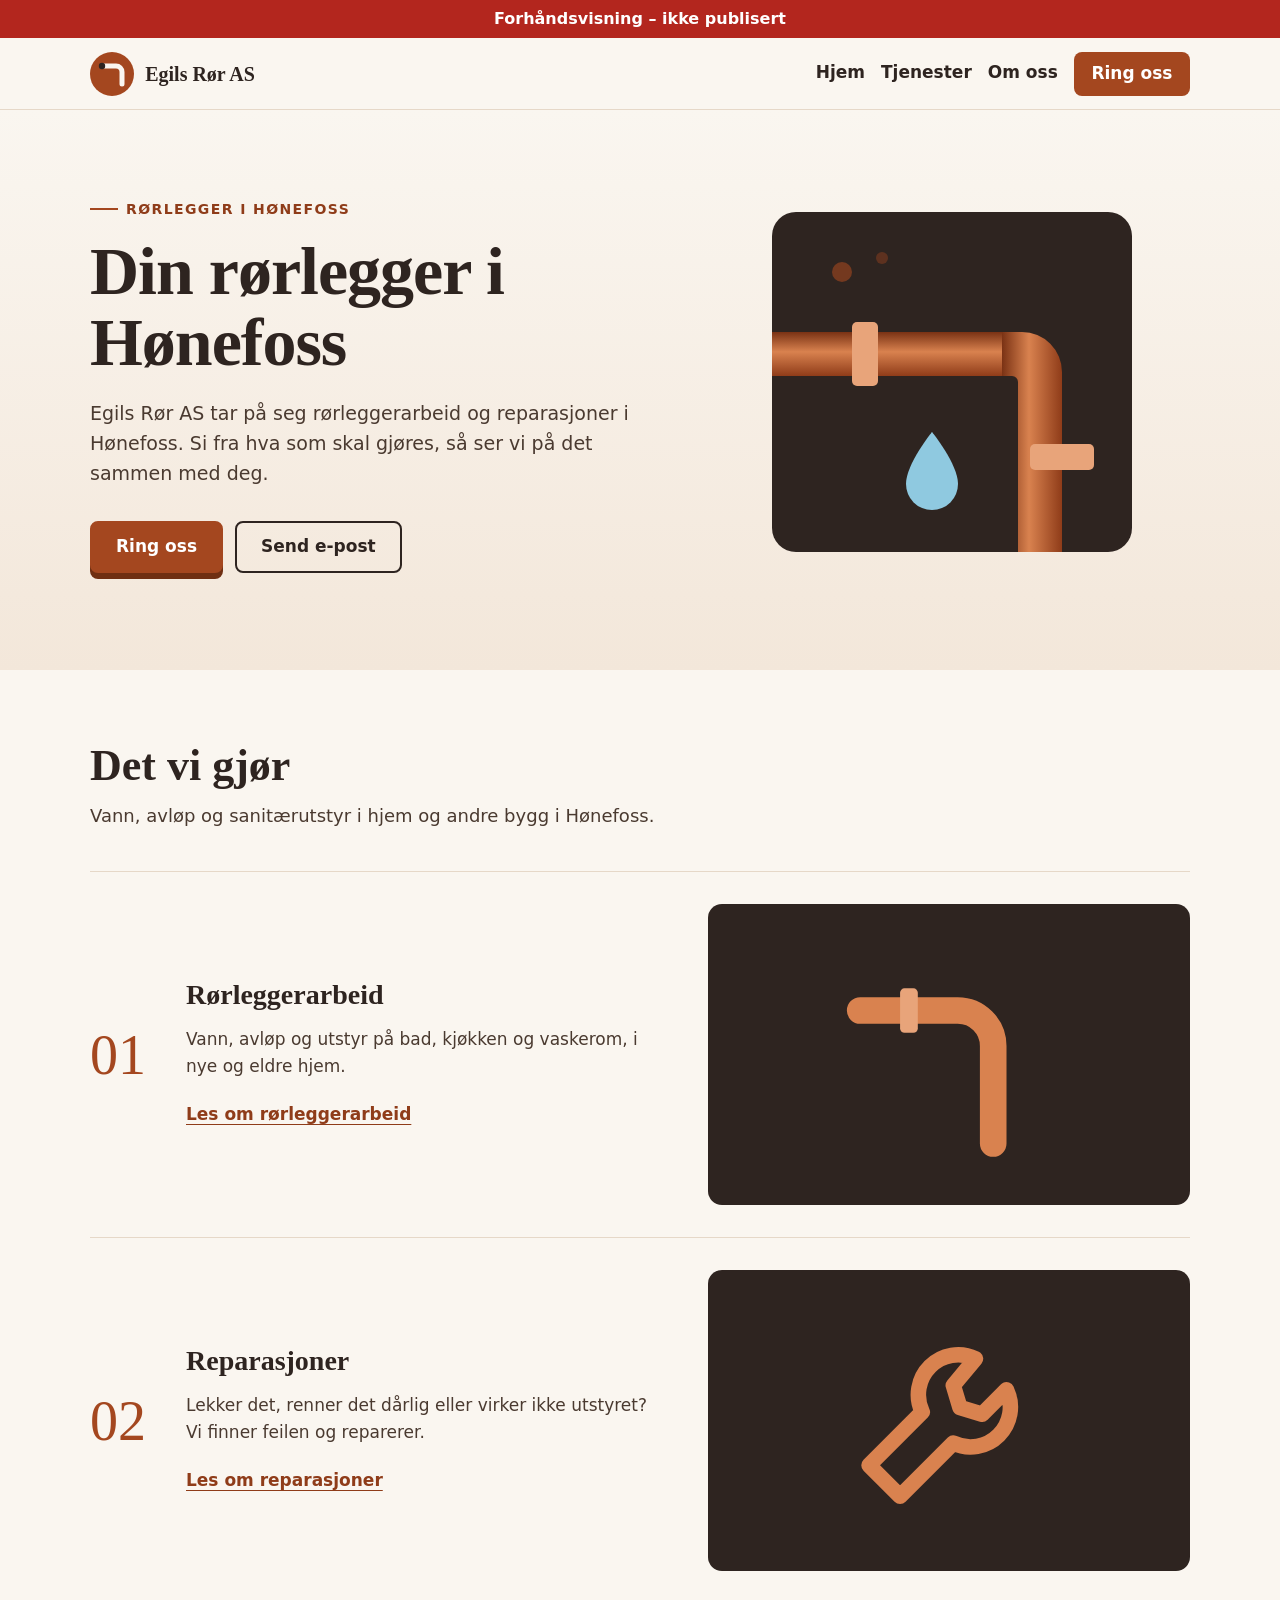
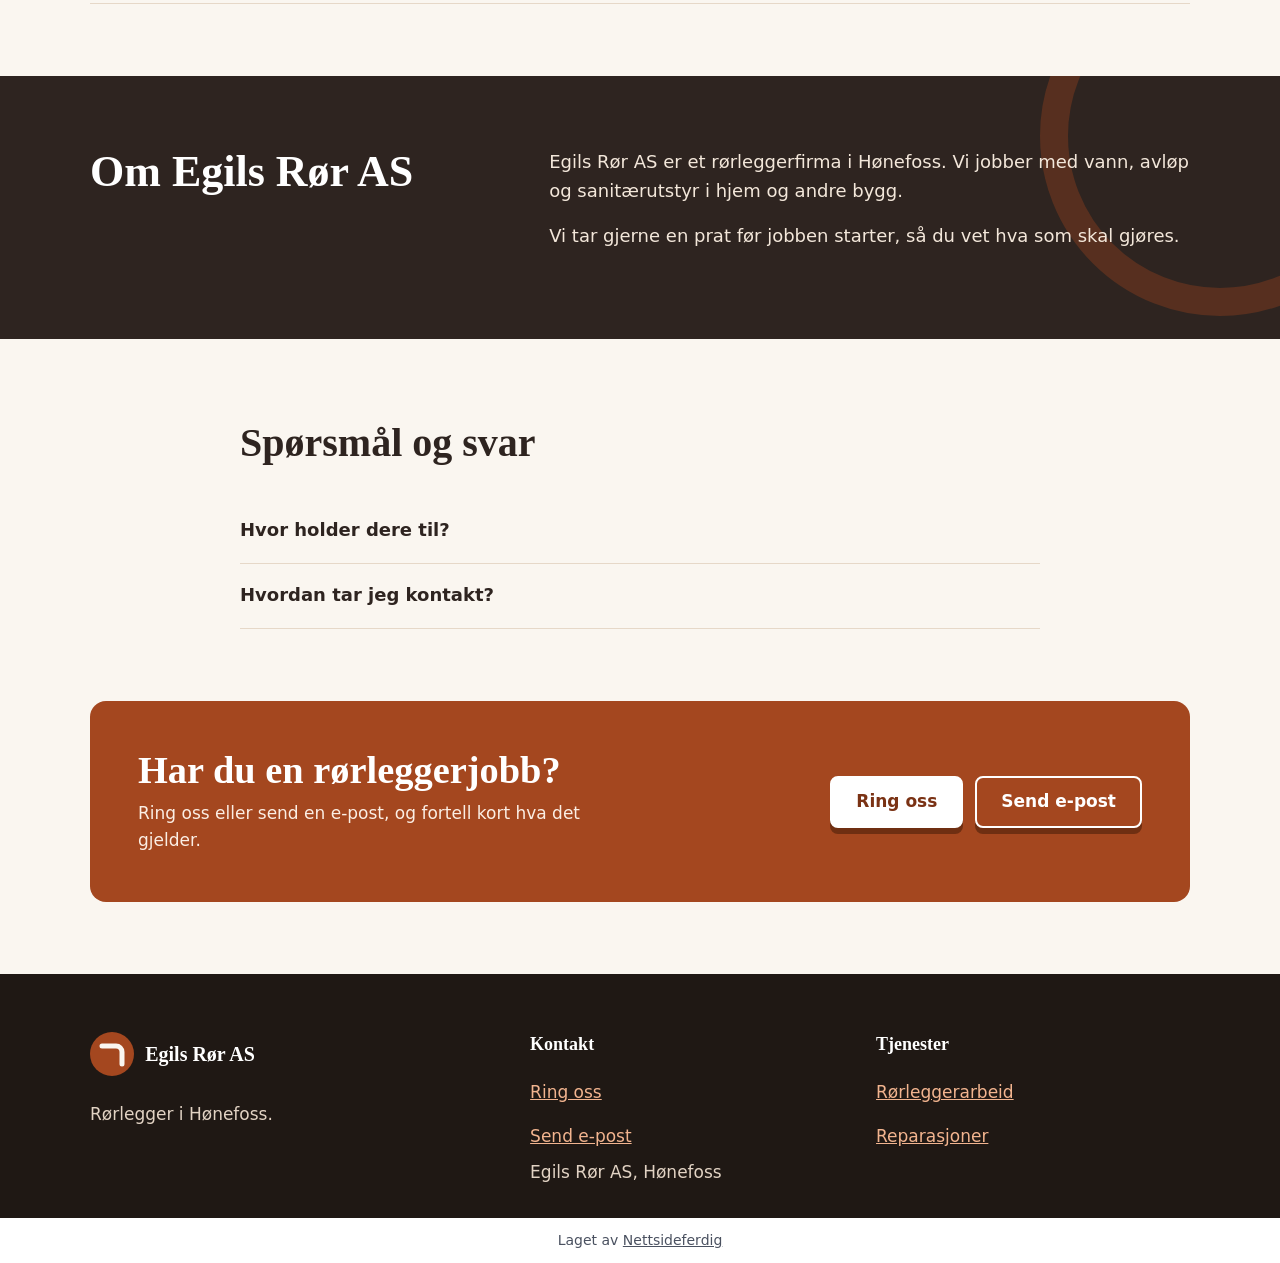
==== index.html @ db8e678f "Forhåndsvisning" ====
<!doctype html>
<html lang="nb">
<head>
<meta charset="utf-8">
<meta name="viewport" content="width=device-width, initial-scale=1">
<title>Rørlegger i Hønefoss | Egils Rør AS</title>
<meta name="description" content="Egils Rør AS er rørlegger i Hønefoss. Vi tar rørleggerarbeid og reparasjoner i hjem og andre bygg. Ring eller send oss en e-post.">
<link rel="canonical" href="https://andersmathisen7-design.github.io/side-egils-ror-as-a246fb6f/">
<meta property="og:type" content="website">
<meta property="og:locale" content="nb_NO">
<meta property="og:site_name" content="Egils Rør AS">
<meta property="og:title" content="Rørlegger i Hønefoss | Egils Rør AS">
<meta property="og:description" content="Egils Rør AS er rørlegger i Hønefoss. Vi tar rørleggerarbeid og reparasjoner i hjem og andre bygg. Ring eller send oss en e-post.">
<meta property="og:url" content="https://andersmathisen7-design.github.io/side-egils-ror-as-a246fb6f/">
<meta http-equiv="Content-Security-Policy" content="default-src 'none'; style-src 'self'; img-src 'self'; manifest-src 'self'; worker-src 'self'; script-src 'self'">
<link rel="stylesheet" href="./style.css">
<meta name="theme-color" content="#a4471f">
<link rel="manifest" href="./manifest.webmanifest">
<link rel="icon" href="./icon.svg" type="image/svg+xml">
<script src="./pwa.js" defer></script>
<meta name="robots" content="noindex,nofollow">
<script type="application/ld+json">{"@context":"https://schema.org","@type":"Plumber","name":"Egils Rør AS","description":"Egils Rør AS er rørlegger i Hønefoss. Vi tar rørleggerarbeid og reparasjoner i hjem og andre bygg. Ring eller send oss en e-post.","email":"post@egilsror.no","areaServed":"Hønefoss","url":"https://andersmathisen7-design.github.io/side-egils-ror-as-a246fb6f","telephone":"977 51 816"}</script>
</head>
<body>
<div class="forhandsstripe">Forhåndsvisning – ikke publisert</div>
<header class="topp"><div class="wrap"><a class="merke" href="./"><svg viewBox="0 0 44 44" aria-hidden="true"><circle cx="22" cy="22" r="22" fill="#a4471f"/><path d="M12 14h14a6 6 0 0 1 6 6v12" fill="none" stroke="#faf6f0" stroke-width="5" stroke-linecap="round"/><circle cx="12" cy="14" r="3.2" fill="#2e2420"/></svg><span>Egils Rør AS</span></a><nav class="meny" aria-label="Hovedmeny"><ul><li><a href="./">Hjem</a></li><li><a href="./#tjenester">Tjenester</a></li><li><a href="./#om">Om oss</a></li><li><a class="ring" href="tel:97751816">Ring oss</a></li></ul></nav></div></header>
<main>
<section class="hero"><div class="wrap"><div><p class="stedmerke">Rørlegger i Hønefoss</p><h1>Din rørlegger i Hønefoss</h1><p class="ingress">Egils Rør AS tar på seg rørleggerarbeid og reparasjoner i Hønefoss. Si fra hva som skal gjøres, så ser vi på det sammen med deg.</p><div class="knapper"><a class="knapp" href="tel:97751816">Ring oss</a><a class="knapp lys" href="mailto:post@egilsror.no">Send e-post</a></div></div><div class="hero-kunst"><svg viewBox="0 0 440 400" aria-hidden="true"><defs><linearGradient id="kobber" x1="0" y1="0" x2="1" y2="0"><stop offset="0" stop-color="#7a3214"/><stop offset=".45" stop-color="#d9824f"/><stop offset="1" stop-color="#8f3c19"/></linearGradient><linearGradient id="kobber2" x1="0" y1="0" x2="0" y2="1"><stop offset="0" stop-color="#7a3214"/><stop offset=".45" stop-color="#d9824f"/><stop offset="1" stop-color="#8f3c19"/></linearGradient></defs><rect x="40" y="30" width="360" height="340" rx="24" fill="#2e2420"/><rect x="40" y="150" width="230" height="44" fill="url(#kobber2)"/><path d="M270 150h20a40 40 0 0 1 40 40v180h-44V200a6 6 0 0 0-6-6h-10z" fill="url(#kobber)"/><rect x="120" y="140" width="26" height="64" rx="5" fill="#e8a47a"/><rect x="298" y="262" width="64" height="26" rx="5" fill="#e8a47a"/><circle cx="110" cy="90" r="10" fill="#a4471f" opacity=".6"/><circle cx="150" cy="76" r="6" fill="#a4471f" opacity=".4"/><path d="M200 250c0 0-26 32-26 52a26 26 0 0 0 52 0c0-20-26-52-26-52z" fill="#8fc9e0"/></svg></div></div></section><section class="tjenester" id="tjenester"><div class="wrap"><div class="overskrift-rad"><h2>Det vi gjør</h2><p>Vann, avløp og sanitærutstyr i hjem og andre bygg i Hønefoss.</p></div><article class="rad"><span class="nummer" aria-hidden="true">01</span><div><h3>Rørleggerarbeid</h3><p>Vann, avløp og utstyr på bad, kjøkken og vaskerom, i nye og eldre hjem.</p><a class="lenke" href="./tjenester/rorleggerarbeid/">Les om rørleggerarbeid</a></div><div class="panel" aria-hidden="true"><svg viewBox="0 0 100 100"><path d="M10 30h44a16 16 0 0 1 16 16v44" fill="none" stroke="#d9824f" stroke-width="12" stroke-linecap="round"/><rect x="28" y="20" width="8" height="20" rx="2" fill="#e8a47a"/></svg></div></article><article class="rad"><span class="nummer" aria-hidden="true">02</span><div><h3>Reparasjoner</h3><p>Lekker det, renner det dårlig eller virker ikke utstyret? Vi finner feilen og reparerer.</p><a class="lenke" href="./tjenester/reparasjoner/">Les om reparasjoner</a></div><div class="panel" aria-hidden="true"><svg viewBox="0 0 100 100"><path d="M62 22a18 18 0 0 0-24 24L14 70l14 14 24-24a18 18 0 0 0 24-24l-11 11-10-3-3-10z" fill="none" stroke="#d9824f" stroke-width="7" stroke-linejoin="round"/></svg></div></article></div></section><section class="om" id="om"><div class="wrap"><h2>Om Egils Rør AS</h2><div><p>Egils Rør AS er et rørleggerfirma i Hønefoss. Vi jobber med vann, avløp og sanitærutstyr i hjem og andre bygg.</p><p>Vi tar gjerne en prat før jobben starter, så du vet hva som skal gjøres.</p></div></div></section><section class="faq"><div class="wrap"><h2>Spørsmål og svar</h2><details><summary>Hvor holder dere til?</summary><p>Vi holder til i Hønefoss.</p></details><details><summary>Hvordan tar jeg kontakt?</summary><p>Ring oss eller send en e-post, og skriv kort hva jobben gjelder.</p></details></div></section><section class="kontaktband" id="ta-kontakt"><div class="wrap"><div class="boks"><div><h2>Har du en rørleggerjobb?</h2><p>Ring oss eller send en e-post, og fortell kort hva det gjelder.</p></div><div class="knapper"><a class="knapp" href="tel:97751816">Ring oss</a><a class="knapp lys" href="mailto:post@egilsror.no">Send e-post</a></div></div></div></section>
</main>
<footer class="bunn" id="kontakt"><div class="wrap"><div><a class="merke" href="./"><svg viewBox="0 0 44 44" aria-hidden="true"><circle cx="22" cy="22" r="22" fill="#a4471f"/><path d="M12 14h14a6 6 0 0 1 6 6v12" fill="none" stroke="#faf6f0" stroke-width="5" stroke-linecap="round"/></svg><span>Egils Rør AS</span></a><p>Rørlegger i Hønefoss.</p></div><div><h2>Kontakt</h2><ul><li><a href="tel:97751816">Ring oss</a></li><li><a href="mailto:post@egilsror.no">Send e-post</a></li></ul><address>Egils Rør AS, Hønefoss</address></div><div><h2>Tjenester</h2><ul><li><a href="./tjenester/rorleggerarbeid/">Rørleggerarbeid</a></li><li><a href="./tjenester/reparasjoner/">Reparasjoner</a></li></ul></div></div></footer>
<p class="nf-byra">Laget av <a href="https://nettsideferdig.no/">Nettsideferdig</a></p>
</body>
</html>
---- style.css ----
/* Fast fra Sidefabrikken: bestillingswidgeten. */
:root { --nf-farge: #a4471f; }
#nf-bestill [hidden] { display: none !important; }
#nf-bestill button { font: inherit; padding: 0.5rem 0.9rem; margin: 0.2rem; border: 1px solid var(--nf-farge); border-radius: 6px; background: #fff; color: var(--nf-farge); cursor: pointer; }
#nf-bestill button:disabled { opacity: 0.6; }
#nf-bestill .nf-knapp { background: var(--nf-farge); color: #fff; }
#nf-bestill .nf-tjeneste { display: block; width: 100%; text-align: left; }
#nf-bestill .nf-tjeneste small, #nf-bestill .nf-vare small { display: block; color: #555; }
#nf-bestill .nf-felt { display: block; margin: 0.5rem 0; }
#nf-bestill input, #nf-bestill select, #nf-bestill textarea { font: inherit; padding: 0.4rem; border: 1px solid #c5cad3; border-radius: 4px; display: block; width: 100%; max-width: 24rem; }
#nf-bestill input[type="checkbox"], #nf-bestill input[type="radio"] { display: inline-block; width: auto; margin: 0 0.4rem 0 0; vertical-align: middle; }
#nf-bestill .nf-rad { display: flex; flex-wrap: wrap; gap: 0.5rem; }
#nf-bestill .nf-vare { padding: 0.4rem 0; border-bottom: 1px solid #e3e6eb; }
#nf-bestill .nf-feil, #nf-bestill .nf-utsolgt { color: #b3261e; }
#nf-bestill .nf-test { background: #fff4e5; padding: 0.4rem 0.8rem; border-radius: 6px; }
#nf-bestill .nf-oppsummering { font-weight: 600; }
#nf-bestill .nf-faner { display: flex; flex-wrap: wrap; gap: 0.25rem; margin: 0.5rem 0 1rem; }
#nf-bestill .nf-fane.nf-valgt, #nf-bestill .nf-dag.nf-valgt { background: var(--nf-farge); color: #fff; }
#nf-bestill .nf-adresse { position: relative; max-width: 24rem; }
#nf-bestill .nf-forslag { position: absolute; top: 100%; left: 0; right: 0; z-index: 10; max-height: 15rem; overflow-y: auto; background: #fff; border: 1px solid #c5cad3; border-radius: 4px; box-shadow: 0 4px 12px rgba(0, 0, 0, 0.15); }
#nf-bestill .nf-forslag button { display: block; width: 100%; margin: 0; border: 0; border-radius: 0; padding: 0.5rem 0.75rem; text-align: left; color: inherit; }
#nf-bestill .nf-forslag button:hover, #nf-bestill .nf-forslag button:focus { background: #f4f7fb; }
#nf-bestill .nf-dager { display: flex; flex-wrap: wrap; gap: 0.25rem; margin: 0.5rem 0; }
#nf-bestill .nf-dag.nf-full { text-decoration: line-through; color: #777; border-color: #c5cad3; }
#nf-bestill .nf-tillegg { margin: 0.5rem 0; }
#nf-bestill .nf-sporsmal { margin: 0.8rem 0; }
#nf-bestill .nf-hjelp { display: block; font-size: 0.875rem; color: #666; margin: 0.15rem 0 0.25rem; }
#nf-bestill .nf-sum { font-weight: 700; font-size: 1.15rem; }
#nf-bestill .nf-ja-nei { display: flex; gap: 1.5rem; margin-top: 0.25rem; }
.prisliste table { border-collapse: collapse; width: 100%; max-width: 36rem; }
.prisliste th, .prisliste td { text-align: left; padding: 0.4rem 0.6rem 0.4rem 0; border-bottom: 1px solid #e3e6eb; vertical-align: top; }
.prisliste td:last-child, .prisliste th:last-child { text-align: right; white-space: nowrap; padding-right: 0; }
.prisliste small { color: #555; }
.prisliste .prisinfo { font-size: 0.875rem; color: #555; }

main > section.melding, main > section.bestill { box-sizing: border-box; max-width: 42rem; margin: 0 auto; padding: 2.5rem 1.25rem 3.5rem; }
.nf-skjema .nf-felt { display: block; margin: 0.75rem 0; }
.nf-skjema label, .nf-skjema legend { display: block; font-weight: 600; }
.nf-skjema fieldset { border: 0; padding: 0; margin: 0.75rem 0; min-width: 0; }
.nf-skjema fieldset label { font-weight: 400; }
.nf-skjema input, .nf-skjema textarea { font: inherit; padding: 0.5rem; border: 1px solid #c5cad3; border-radius: 4px; display: block; width: 100%; max-width: 32rem; }
.nf-skjema input[type="radio"] { display: inline-block; width: auto; margin: 0 0.4rem 0 0; vertical-align: middle; }
.nf-skjema input:focus, .nf-skjema textarea:focus { outline: 2px solid var(--nf-farge); outline-offset: 1px; }
.nf-skjema button { font: inherit; font-weight: 600; border: 0; cursor: pointer; padding: 0.85rem 1.5rem; border-radius: 6px; background: var(--nf-farge); color: #fff; min-height: 44px; }
.nf-skjema .nf-info { font-size: 0.875rem; color: #555; }

/* Designet */
*,*::before,*::after{box-sizing:border-box}html{-webkit-text-size-adjust:100%}body{margin:0;font-family:"Segoe UI",system-ui,-apple-system,Helvetica,Arial,sans-serif;font-size:1.0625rem;line-height:1.6;color:#2b211b;background:#faf6f0}img{display:block;width:100%;height:auto}h1,h2,h3{font-family:Georgia,"Iowan Old Style","Times New Roman",serif;font-weight:700;color:#2e2420}a{color:#8f3c19}a:focus-visible{outline:3px solid #a4471f;outline-offset:3px;border-radius:4px}.wrap{width:min(1100px,100% - 2.5rem);margin-inline:auto}.topp{background:#faf6f0;border-bottom:1px solid #e6d8c8}.topp .wrap{display:flex;flex-wrap:wrap;align-items:center;justify-content:space-between;gap:.25rem 1.5rem;padding:.7rem 0}.merke{display:inline-flex;align-items:center;gap:.7rem;text-decoration:none;color:#2e2420;font-family:Georgia,"Iowan Old Style",serif;font-weight:700;font-size:1.25rem;min-height:48px}.merke svg{width:44px;height:44px;flex:none}.meny ul{display:flex;flex-wrap:wrap;gap:.15rem 1rem;list-style:none;margin:0;padding:0;align-items:center}.meny a{display:inline-flex;align-items:center;min-height:44px;color:#2e2420;text-decoration:none;font-weight:600;border-bottom:2px solid transparent}.meny a:hover{border-bottom-color:#a4471f}.meny a.ring{background:#a4471f;color:#fff;padding:0 1.1rem;border-radius:8px;border:0}.meny a.ring:hover{background:#8a3a17}.hero{padding:3rem 0 4rem;background:linear-gradient(180deg,#faf6f0 0,#f3e7da 100%);overflow:hidden}.hero .wrap{display:grid;gap:2.5rem;align-items:center}.hero .stedmerke{display:inline-flex;align-items:center;gap:.5rem;font-size:.875rem;font-weight:700;letter-spacing:.1em;text-transform:uppercase;color:#8f3c19;margin:0 0 1rem}.hero .stedmerke::before{content:"";display:inline-block;width:28px;height:2px;background:#a4471f}.hero h1{font-size:clamp(2.4rem,7.5vw,4.25rem);line-height:1.04;letter-spacing:-.015em;margin:0 0 1.25rem;max-width:13ch}.hero .ingress{font-size:1.1875rem;max-width:46ch;color:#4a3a30;margin:0 0 2rem}.knapper{display:flex;flex-wrap:wrap;gap:.75rem}.knapp{display:inline-flex;align-items:center;justify-content:center;min-height:52px;padding:0 1.5rem;border-radius:8px;background:#a4471f;color:#fff;text-decoration:none;font-weight:700;border:2px solid #a4471f;box-shadow:0 6px 0 #6f2f12;transition:transform .12s,box-shadow .12s}.knapp:hover{transform:translateY(2px);box-shadow:0 4px 0 #6f2f12}.knapp.lys{background:transparent;color:#2e2420;border-color:#2e2420;box-shadow:none}.knapp.lys:hover{background:#2e2420;color:#faf6f0}.hero-kunst{position:relative;max-width:440px;margin-inline:auto;width:100%}.hero-kunst svg{display:block;width:100%;height:auto}.tjenester{padding:4.5rem 0}.overskrift-rad{margin-bottom:2.5rem}.overskrift-rad h2{font-size:clamp(1.9rem,4.5vw,2.75rem);line-height:1.1;margin:0 0 .75rem}.overskrift-rad p{max-width:55ch;margin:0;color:#4a3a30;font-size:1.125rem}.rad{display:grid;gap:1.5rem;align-items:center;padding:2rem 0;border-top:1px solid #e6d8c8}.rad:last-child{border-bottom:1px solid #e6d8c8}.rad .nummer{font-family:Georgia,serif;font-size:3.5rem;line-height:1;color:#a4471f}.rad h3{font-size:1.75rem;margin:0 0 .5rem}.rad p{margin:0 0 .75rem;max-width:56ch;color:#4a3a30}.rad .lenke{font-weight:700;color:#8f3c19;text-underline-offset:4px;display:inline-flex;min-height:44px;align-items:center}.rad .panel{background:#2e2420;border-radius:14px;aspect-ratio:16/10;display:grid;place-items:center}.rad .panel svg{width:46%;height:auto}.om{background:#2e2420;color:#f3e7da;padding:4.5rem 0;position:relative;overflow:hidden}.om::after{content:"";position:absolute;right:-120px;top:-120px;width:360px;height:360px;border:28px solid #a4471f;border-radius:50%;opacity:.35}.om .wrap{position:relative;z-index:1;display:grid;gap:2rem}.om h2{color:#fff;font-size:clamp(1.9rem,4.5vw,2.75rem);line-height:1.1;margin:0}.om p{max-width:58ch;font-size:1.125rem;margin:0 0 1rem}.faq{padding:4.5rem 0}.faq .wrap{max-width:800px}.faq h2{font-size:clamp(1.8rem,4vw,2.5rem);margin:0 0 1.5rem}.faq details{border-bottom:1px solid #e6d8c8}.faq summary{cursor:pointer;font-weight:700;font-size:1.125rem;min-height:64px;display:flex;align-items:center;color:#2e2420}.faq summary:focus-visible{outline:3px solid #a4471f;outline-offset:2px}.faq details p{margin:0 0 1.25rem;color:#4a3a30}.kontaktband{padding:0 0 4.5rem}.kontaktband .boks{background:#a4471f;color:#fff;border-radius:16px;padding:2.75rem 1.5rem;display:grid;gap:1.5rem;align-items:center}.kontaktband h2{color:#fff;font-size:clamp(1.75rem,4vw,2.4rem);line-height:1.12;margin:0 0 .5rem}.kontaktband p{margin:0;color:#fbeee4;max-width:46ch}.kontaktband .knapp{background:#fff;color:#7a3214;border-color:#fff;box-shadow:0 6px 0 #6f2f12}.kontaktband .knapp.lys{background:transparent;color:#fff;border-color:#fff}.kontaktband .knapp.lys:hover{background:#fff;color:#7a3214}.sidehode{padding:3rem 0 3.5rem;background:linear-gradient(180deg,#faf6f0 0,#f3e7da 100%);border-bottom:1px solid #e6d8c8}.sti{font-size:.9375rem;color:#6b5547;margin:0 0 .5rem}.sti a{color:#8f3c19;display:inline-flex;min-height:44px;align-items:center}.sidehode h1{font-size:clamp(2.1rem,6vw,3.4rem);line-height:1.08;margin:0 0 1rem;max-width:18ch}.sidehode .ingress{font-size:1.1875rem;max-width:50ch;color:#4a3a30;margin:0 0 1.75rem}.innhold{padding:4rem 0;display:grid;gap:2.5rem;align-items:start}.innhold .tekst h2{font-size:1.75rem;margin:0 0 1rem}.innhold .tekst p{font-size:1.125rem;max-width:60ch;margin:0 0 1.25rem;color:#3b2e26}.innhold .panel{background:#2e2420;border-radius:14px;padding:2rem 1.5rem;color:#f3e7da}.innhold .panel h2{color:#fff;font-size:1.4rem;margin:0 0 .5rem}.innhold .panel p{margin:0 0 1.25rem}.innhold .panel .knapp{width:100%;margin-bottom:.9rem}.innhold .panel .knapp.lys{color:#fff;border-color:#f3e7da}.innhold .panel .knapp.lys:hover{background:#f3e7da;color:#2e2420}.bunn{background:#1f1814;color:#e2d3c4;padding:3.5rem 0 2rem}.bunn .wrap{display:grid;gap:2rem}.bunn .merke{color:#fff}.bunn h2{color:#fff;font-size:1.125rem;margin:0 0 .75rem}.bunn a{color:#f2b48f}.bunn ul{list-style:none;margin:0;padding:0}.bunn li a{display:inline-flex;min-height:44px;align-items:center}.bunn address{font-style:normal}section.melding{padding:3.5rem 1.25rem}.nf-skjema{max-width:620px;margin-inline:auto;background:#fff;border:1px solid #e6d8c8;border-radius:16px;padding:2rem 1.5rem}.nf-felt{margin-bottom:1.25rem}.nf-skjema label{display:block;font-weight:700;margin-bottom:.35rem;color:#2e2420}.nf-skjema input,.nf-skjema textarea{width:100%;font:inherit;color:#2b211b;padding:.75rem 1rem;border:2px solid #d9c6b3;border-radius:8px;background:#fffdfa;min-height:48px}.nf-skjema input:focus-visible,.nf-skjema textarea:focus-visible{outline:3px solid #a4471f;border-color:#a4471f}.nf-info{font-size:.9375rem;color:#6b5547}.nf-skjema button.knapp{cursor:pointer;font:inherit;font-weight:700}@media(min-width:760px){.rad{grid-template-columns:auto 1fr 1fr;gap:2.5rem}.kontaktband .boks{grid-template-columns:1.3fr auto;padding:3rem}.bunn .wrap{grid-template-columns:1.3fr 1fr 1fr}.om .wrap{grid-template-columns:.8fr 1.2fr;align-items:start}.nf-skjema{padding:2.5rem}}@media(min-width:900px){.hero{padding:4.5rem 0 5.5rem}.hero .wrap{grid-template-columns:1.1fr .9fr}.innhold{grid-template-columns:1.6fr 1fr}.innhold .panel{position:sticky;top:1.5rem}}

/* Fast fra Sidefabrikken */
.forhandsstripe { display: block !important; position: relative !important; z-index: 2147483647 !important; background: #b3261e !important; color: #fff !important; text-align: center !important; padding: 0.5rem 1rem !important; font: 600 1rem/1.4 system-ui, sans-serif !important; visibility: visible !important; opacity: 1 !important; max-height: none !important; height: auto !important; min-height: 0 !important; overflow: visible !important; margin: 0 !important; top: auto !important; left: auto !important; right: auto !important; bottom: auto !important; width: auto !important; transform: none !important; clip-path: none !important; filter: none !important; text-indent: 0 !important; font-size: 1rem !important; }
.nf-byra { display: block !important; position: static !important; inset: auto !important; z-index: auto !important; background: #fff !important; color: #4a5160 !important; text-align: center !important; padding: 0.75rem 1rem !important; margin: 0 !important; width: auto !important; max-width: none !important; height: auto !important; min-height: 0 !important; max-height: none !important; overflow: visible !important; visibility: visible !important; opacity: 1 !important; transform: none !important; clip-path: none !important; filter: none !important; font: 400 0.875rem/1.5 system-ui, sans-serif !important; letter-spacing: normal !important; text-indent: 0 !important; text-transform: none !important; }
.nf-byra a { display: inline !important; position: static !important; color: inherit !important; text-decoration: underline !important; font: inherit !important; visibility: visible !important; opacity: 1 !important; pointer-events: auto !important; }
.nf-felle { display: none !important; position: absolute !important; left: -10000px !important; width: 1px !important; height: 1px !important; overflow: hidden !important; }
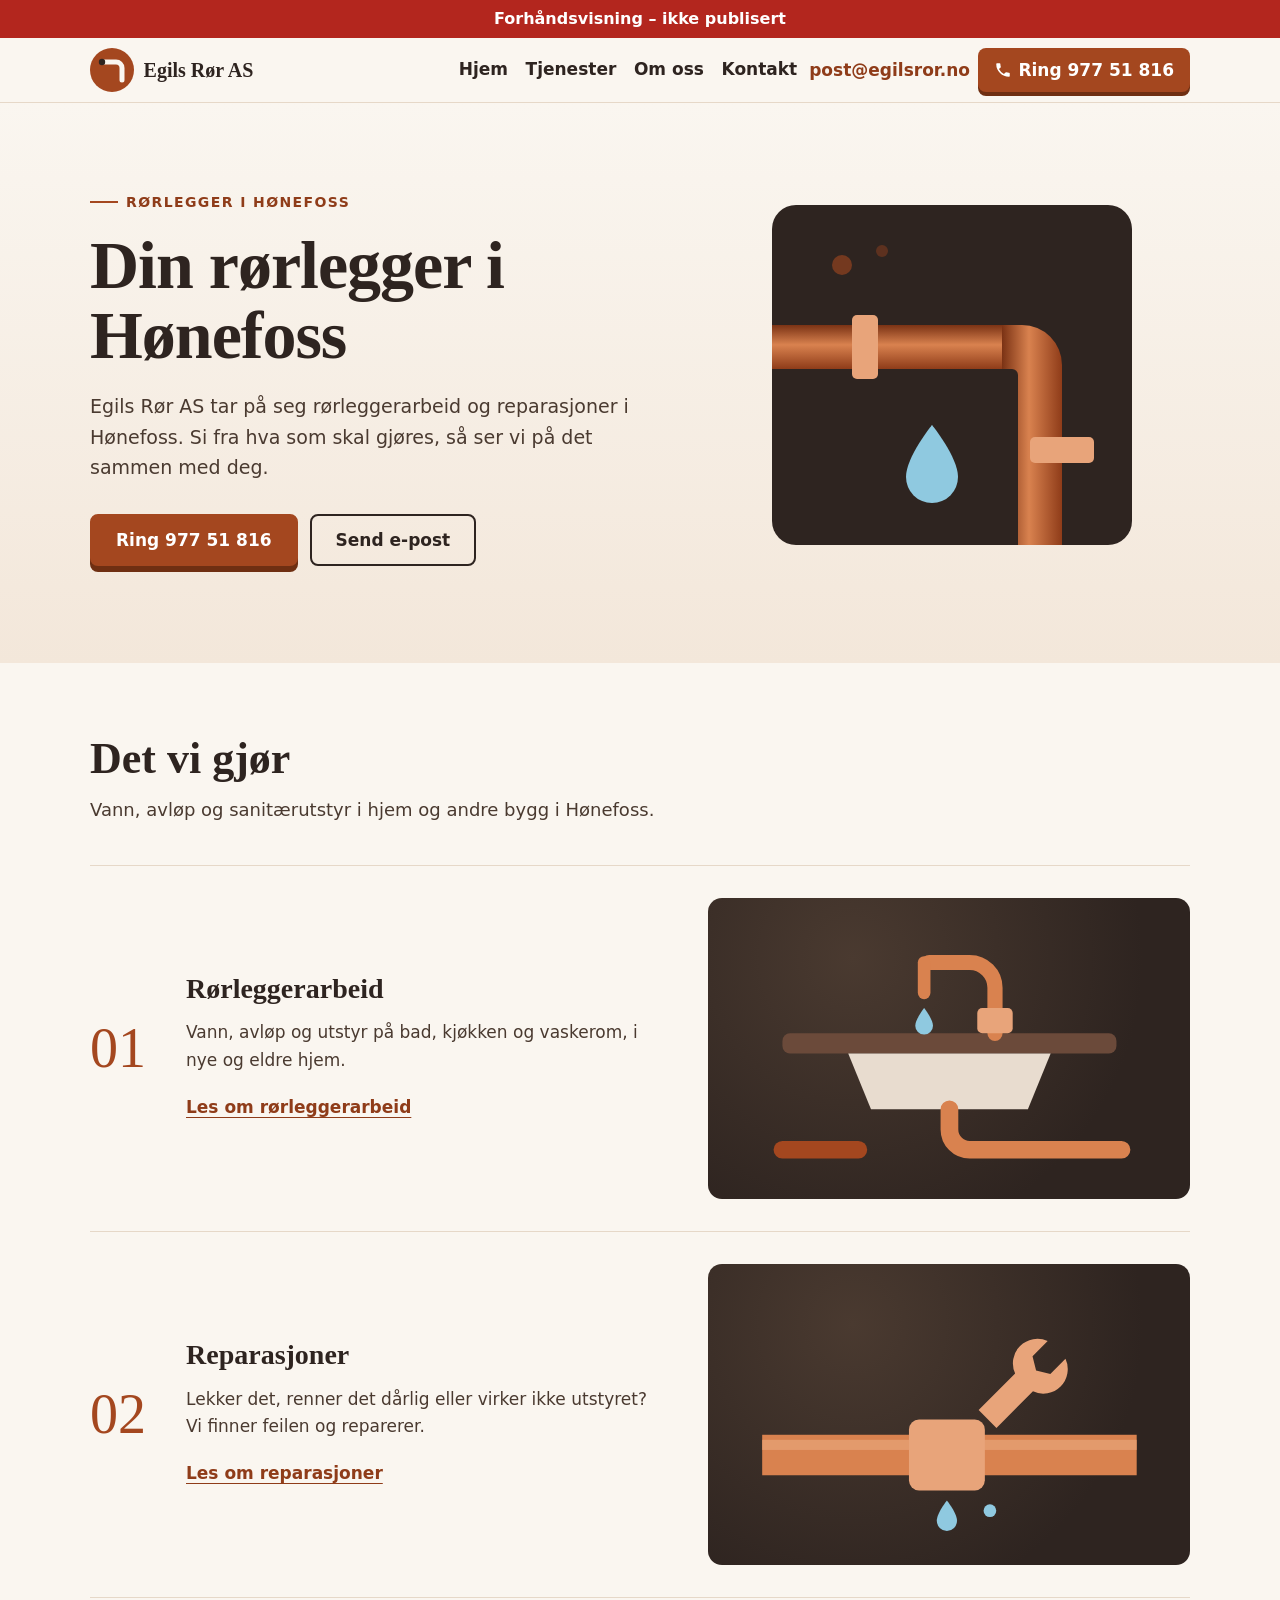
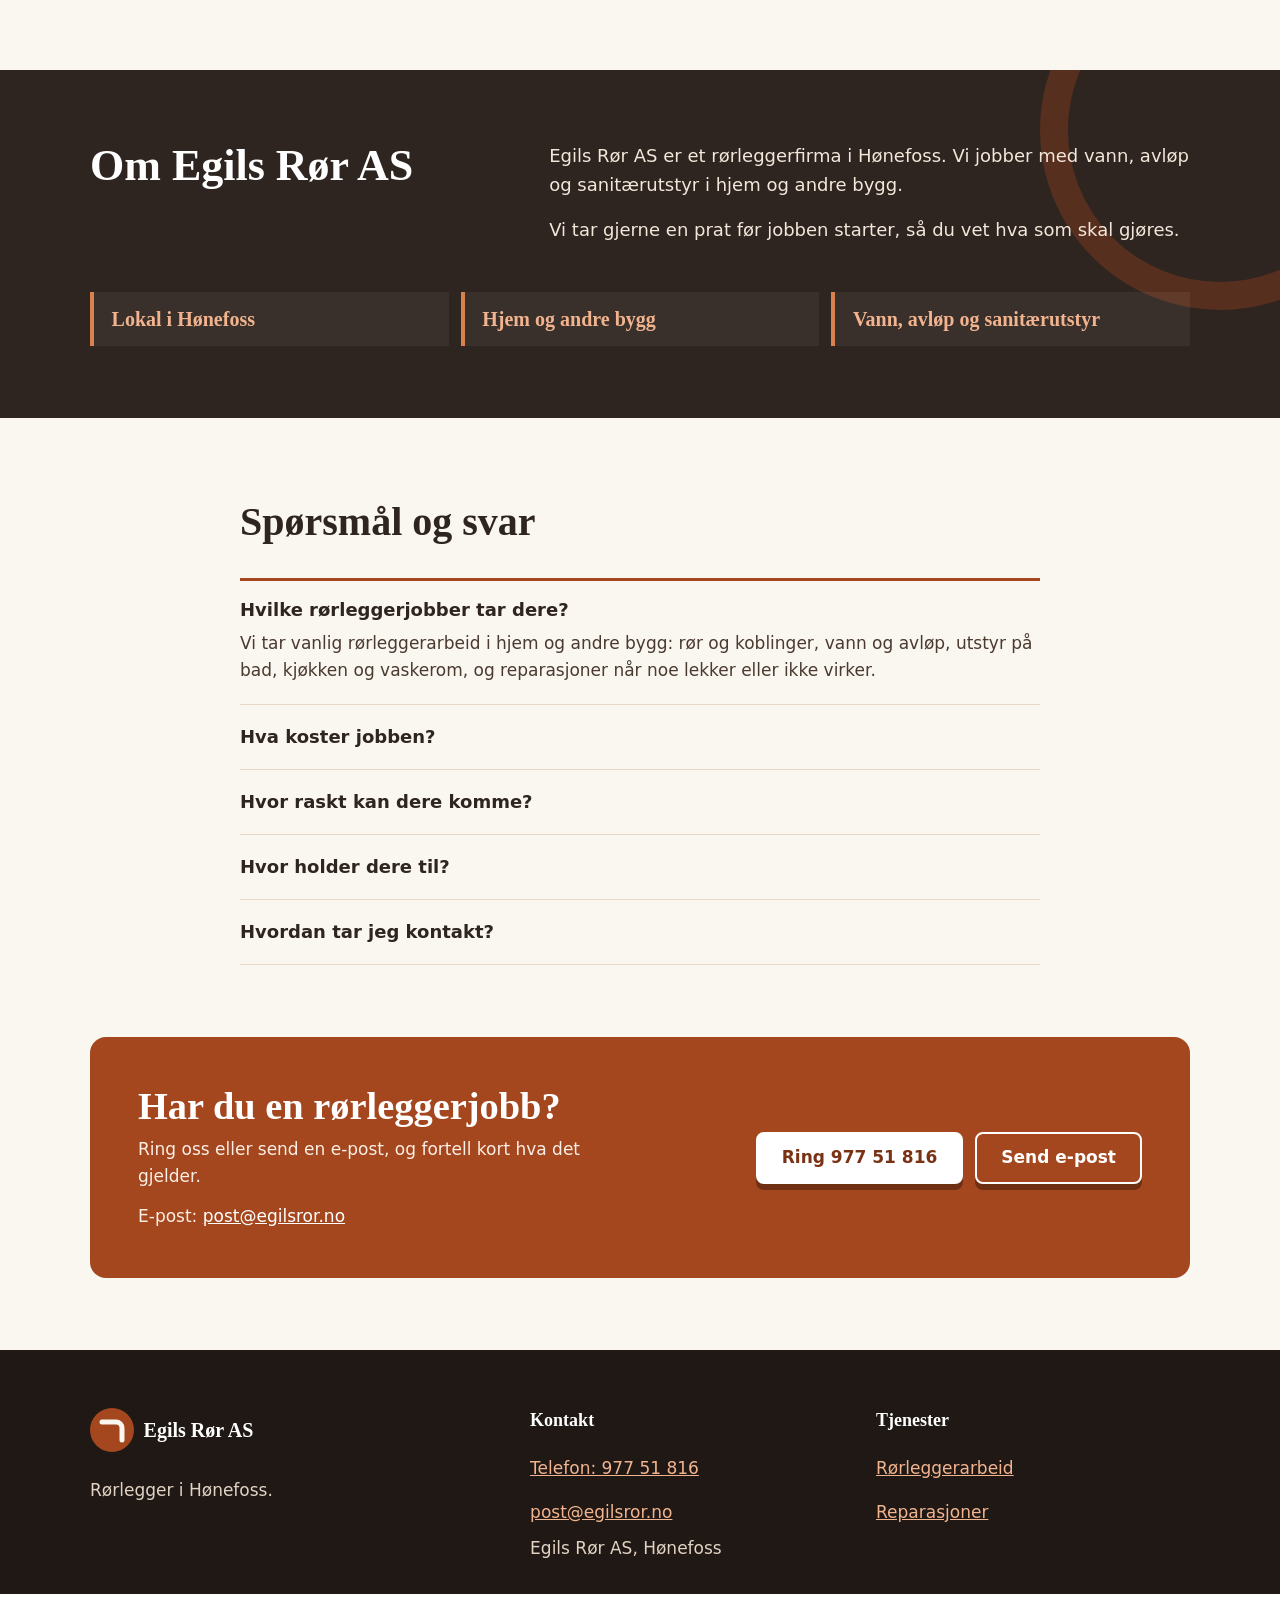
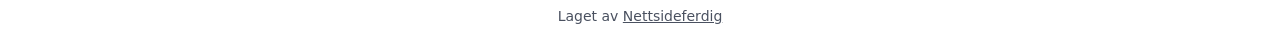
==== commit 47f023d5: "Forhåndsvisning" ====
--- a/index.html
+++ b/index.html
@@ -23,11 +23,11 @@
 </head>
 <body>
 <div class="forhandsstripe">Forhåndsvisning – ikke publisert</div>
-<header class="topp"><div class="wrap"><a class="merke" href="./"><svg viewBox="0 0 44 44" aria-hidden="true"><circle cx="22" cy="22" r="22" fill="#a4471f"/><path d="M12 14h14a6 6 0 0 1 6 6v12" fill="none" stroke="#faf6f0" stroke-width="5" stroke-linecap="round"/><circle cx="12" cy="14" r="3.2" fill="#2e2420"/></svg><span>Egils Rør AS</span></a><nav class="meny" aria-label="Hovedmeny"><ul><li><a href="./">Hjem</a></li><li><a href="./#tjenester">Tjenester</a></li><li><a href="./#om">Om oss</a></li><li><a class="ring" href="tel:97751816">Ring oss</a></li></ul></nav></div></header>
+<header class="topp"><div class="wrap"><a class="merke" href="./"><svg viewBox="0 0 44 44" aria-hidden="true"><circle cx="22" cy="22" r="22" fill="#a4471f"/><path d="M12 14h14a6 6 0 0 1 6 6v12" fill="none" stroke="#faf6f0" stroke-width="5" stroke-linecap="round"/><circle cx="12" cy="14" r="3.2" fill="#2e2420"/></svg><span>Egils Rør AS</span></a><nav class="meny" aria-label="Hovedmeny"><ul><li><a href="./">Hjem</a></li><li><a href="./#tjenester">Tjenester</a></li><li><a href="./#om">Om oss</a></li><li><a href="#kontakt">Kontakt</a></li></ul></nav><div class="topp-hoyre"><a class="toppepost" href="mailto:post@egilsror.no">post@egilsror.no</a><a class="ringknapp" href="tel:97751816"><svg viewBox="0 0 24 24" aria-hidden="true"><path d="M6.6 10.8a15 15 0 0 0 6.6 6.6l2.2-2.2a1 1 0 0 1 1-.25 11.4 11.4 0 0 0 3.6.57 1 1 0 0 1 1 1V20a1 1 0 0 1-1 1A17 17 0 0 1 3 4a1 1 0 0 1 1-1h3.5a1 1 0 0 1 1 1c0 1.25.2 2.45.57 3.57a1 1 0 0 1-.25 1z" fill="currentColor"/></svg><span class="kort">Ring</span><span class="lang">Ring 977 51 816</span></a><details class="mobilmeny"><summary><svg viewBox="0 0 24 24" aria-hidden="true"><path d="M4 7h16M4 12h16M4 17h16" stroke="currentColor" stroke-width="2.4" stroke-linecap="round"/></svg><span class="skjult">Meny</span></summary><nav aria-label="Meny på mobil"><ul><li><a href="./">Hjem</a></li><li><a href="./#tjenester">Tjenester</a></li><li><a href="./tjenester/rorleggerarbeid/">Rørleggerarbeid</a></li><li><a href="./tjenester/reparasjoner/">Reparasjoner</a></li><li><a href="./#om">Om oss</a></li><li><a href="#kontakt">Kontakt</a></li></ul></nav></details></div></div></header>
 <main>
-<section class="hero"><div class="wrap"><div><p class="stedmerke">Rørlegger i Hønefoss</p><h1>Din rørlegger i Hønefoss</h1><p class="ingress">Egils Rør AS tar på seg rørleggerarbeid og reparasjoner i Hønefoss. Si fra hva som skal gjøres, så ser vi på det sammen med deg.</p><div class="knapper"><a class="knapp" href="tel:97751816">Ring oss</a><a class="knapp lys" href="mailto:post@egilsror.no">Send e-post</a></div></div><div class="hero-kunst"><svg viewBox="0 0 440 400" aria-hidden="true"><defs><linearGradient id="kobber" x1="0" y1="0" x2="1" y2="0"><stop offset="0" stop-color="#7a3214"/><stop offset=".45" stop-color="#d9824f"/><stop offset="1" stop-color="#8f3c19"/></linearGradient><linearGradient id="kobber2" x1="0" y1="0" x2="0" y2="1"><stop offset="0" stop-color="#7a3214"/><stop offset=".45" stop-color="#d9824f"/><stop offset="1" stop-color="#8f3c19"/></linearGradient></defs><rect x="40" y="30" width="360" height="340" rx="24" fill="#2e2420"/><rect x="40" y="150" width="230" height="44" fill="url(#kobber2)"/><path d="M270 150h20a40 40 0 0 1 40 40v180h-44V200a6 6 0 0 0-6-6h-10z" fill="url(#kobber)"/><rect x="120" y="140" width="26" height="64" rx="5" fill="#e8a47a"/><rect x="298" y="262" width="64" height="26" rx="5" fill="#e8a47a"/><circle cx="110" cy="90" r="10" fill="#a4471f" opacity=".6"/><circle cx="150" cy="76" r="6" fill="#a4471f" opacity=".4"/><path d="M200 250c0 0-26 32-26 52a26 26 0 0 0 52 0c0-20-26-52-26-52z" fill="#8fc9e0"/></svg></div></div></section><section class="tjenester" id="tjenester"><div class="wrap"><div class="overskrift-rad"><h2>Det vi gjør</h2><p>Vann, avløp og sanitærutstyr i hjem og andre bygg i Hønefoss.</p></div><article class="rad"><span class="nummer" aria-hidden="true">01</span><div><h3>Rørleggerarbeid</h3><p>Vann, avløp og utstyr på bad, kjøkken og vaskerom, i nye og eldre hjem.</p><a class="lenke" href="./tjenester/rorleggerarbeid/">Les om rørleggerarbeid</a></div><div class="panel" aria-hidden="true"><svg viewBox="0 0 100 100"><path d="M10 30h44a16 16 0 0 1 16 16v44" fill="none" stroke="#d9824f" stroke-width="12" stroke-linecap="round"/><rect x="28" y="20" width="8" height="20" rx="2" fill="#e8a47a"/></svg></div></article><article class="rad"><span class="nummer" aria-hidden="true">02</span><div><h3>Reparasjoner</h3><p>Lekker det, renner det dårlig eller virker ikke utstyret? Vi finner feilen og reparerer.</p><a class="lenke" href="./tjenester/reparasjoner/">Les om reparasjoner</a></div><div class="panel" aria-hidden="true"><svg viewBox="0 0 100 100"><path d="M62 22a18 18 0 0 0-24 24L14 70l14 14 24-24a18 18 0 0 0 24-24l-11 11-10-3-3-10z" fill="none" stroke="#d9824f" stroke-width="7" stroke-linejoin="round"/></svg></div></article></div></section><section class="om" id="om"><div class="wrap"><h2>Om Egils Rør AS</h2><div><p>Egils Rør AS er et rørleggerfirma i Hønefoss. Vi jobber med vann, avløp og sanitærutstyr i hjem og andre bygg.</p><p>Vi tar gjerne en prat før jobben starter, så du vet hva som skal gjøres.</p></div></div></section><section class="faq"><div class="wrap"><h2>Spørsmål og svar</h2><details><summary>Hvor holder dere til?</summary><p>Vi holder til i Hønefoss.</p></details><details><summary>Hvordan tar jeg kontakt?</summary><p>Ring oss eller send en e-post, og skriv kort hva jobben gjelder.</p></details></div></section><section class="kontaktband" id="ta-kontakt"><div class="wrap"><div class="boks"><div><h2>Har du en rørleggerjobb?</h2><p>Ring oss eller send en e-post, og fortell kort hva det gjelder.</p></div><div class="knapper"><a class="knapp" href="tel:97751816">Ring oss</a><a class="knapp lys" href="mailto:post@egilsror.no">Send e-post</a></div></div></div></section>
+<section class="hero"><div class="wrap"><div><p class="stedmerke">Rørlegger i Hønefoss</p><h1>Din rørlegger i Hønefoss</h1><p class="ingress">Egils Rør AS tar på seg rørleggerarbeid og reparasjoner i Hønefoss. Si fra hva som skal gjøres, så ser vi på det sammen med deg.</p><div class="knapper"><a class="knapp" href="tel:97751816">Ring 977 51 816</a><a class="knapp lys" href="mailto:post@egilsror.no">Send e-post</a></div></div><div class="hero-kunst"><svg viewBox="0 0 440 400" aria-hidden="true"><defs><linearGradient id="kobber" x1="0" y1="0" x2="1" y2="0"><stop offset="0" stop-color="#7a3214"/><stop offset=".45" stop-color="#d9824f"/><stop offset="1" stop-color="#8f3c19"/></linearGradient><linearGradient id="kobber2" x1="0" y1="0" x2="0" y2="1"><stop offset="0" stop-color="#7a3214"/><stop offset=".45" stop-color="#d9824f"/><stop offset="1" stop-color="#8f3c19"/></linearGradient></defs><rect x="40" y="30" width="360" height="340" rx="24" fill="#2e2420"/><rect x="40" y="150" width="230" height="44" fill="url(#kobber2)"/><path d="M270 150h20a40 40 0 0 1 40 40v180h-44V200a6 6 0 0 0-6-6h-10z" fill="url(#kobber)"/><rect x="120" y="140" width="26" height="64" rx="5" fill="#e8a47a"/><rect x="298" y="262" width="64" height="26" rx="5" fill="#e8a47a"/><circle cx="110" cy="90" r="10" fill="#a4471f" opacity=".6"/><circle cx="150" cy="76" r="6" fill="#a4471f" opacity=".4"/><path d="M200 250c0 0-26 32-26 52a26 26 0 0 0 52 0c0-20-26-52-26-52z" fill="#8fc9e0"/></svg></div></div></section><section class="tjenester" id="tjenester"><div class="wrap"><div class="overskrift-rad"><h2>Det vi gjør</h2><p>Vann, avløp og sanitærutstyr i hjem og andre bygg i Hønefoss.</p></div><article class="rad"><span class="nummer" aria-hidden="true">01</span><div><h3>Rørleggerarbeid</h3><p>Vann, avløp og utstyr på bad, kjøkken og vaskerom, i nye og eldre hjem.</p><a class="lenke" href="./tjenester/rorleggerarbeid/">Les om rørleggerarbeid</a></div><div class="panel" aria-hidden="true"><svg viewBox="0 0 160 100"><rect x="14" y="44" width="132" height="8" rx="3" fill="#6b4a3a"/><path d="M40 52h80l-9 22H49z" fill="#e8dccf"/><path d="M80 74v8a8 8 0 0 0 8 8h60" fill="none" stroke="#d9824f" stroke-width="7" stroke-linecap="round"/><path d="M98 44V26a10 10 0 0 0-10-10H72" fill="none" stroke="#d9824f" stroke-width="6" stroke-linecap="round"/><path d="M70 16v12" stroke="#d9824f" stroke-width="5" stroke-linecap="round"/><rect x="91" y="34" width="14" height="10" rx="2" fill="#e8a47a"/><path d="M70 34c0 0-3.5 4.5-3.5 7a3.5 3.5 0 0 0 7 0c0-2.5-3.5-7-3.5-7z" fill="#8fc9e0"/><path d="M14 90h30" stroke="#a4471f" stroke-width="7" stroke-linecap="round"/></svg></div></article><article class="rad"><span class="nummer" aria-hidden="true">02</span><div><h3>Reparasjoner</h3><p>Lekker det, renner det dårlig eller virker ikke utstyret? Vi finner feilen og reparerer.</p><a class="lenke" href="./tjenester/reparasjoner/">Les om reparasjoner</a></div><div class="panel" aria-hidden="true"><svg viewBox="0 0 160 100"><rect x="6" y="58" width="148" height="16" fill="#d9824f"/><rect x="6" y="60" width="148" height="4" fill="#e8a47a" opacity=".7"/><rect x="64" y="52" width="30" height="28" rx="4" fill="#e8a47a"/><path d="M79 84c0 0-4 5-4 8a4 4 0 0 0 8 0c0-3-4-8-4-8z" fill="#8fc9e0"/><circle cx="96" cy="88" r="2.5" fill="#8fc9e0"/><path d="M126.2 13.6a8.8 8.8 0 0 0-11.68 11.68L101.4 38.4l6.4 6.4 13.12-13.12a8.8 8.8 0 0 0 11.68-11.68l-5.44 5.44-5.12-1.28-1.28-5.12z" fill="#e8a47a" transform="translate(-20 6) scale(1.1)"/></svg></div></article></div></section><section class="om" id="om"><div class="wrap"><h2>Om Egils Rør AS</h2><div><p>Egils Rør AS er et rørleggerfirma i Hønefoss. Vi jobber med vann, avløp og sanitærutstyr i hjem og andre bygg.</p><p>Vi tar gjerne en prat før jobben starter, så du vet hva som skal gjøres.</p></div><ul class="fakta"><li>Lokal i Hønefoss</li><li>Hjem og andre bygg</li><li>Vann, avløp og sanitærutstyr</li></ul></div></section><section class="faq"><div class="wrap"><h2>Spørsmål og svar</h2><div class="faq-apen"><h3>Hvilke rørleggerjobber tar dere?</h3><p>Vi tar vanlig rørleggerarbeid i hjem og andre bygg: rør og koblinger, vann og avløp, utstyr på bad, kjøkken og vaskerom, og reparasjoner når noe lekker eller ikke virker.</p></div><details><summary>Hva koster jobben?</summary><p>Det kommer an på hva som skal gjøres. Fortell oss hva du har tenkt, så sier vi hva jobben innebærer.</p></details><details><summary>Hvor raskt kan dere komme?</summary><p>Det kommer an på jobben og hva vi har på gang. Ring oss, så finner vi ut av det sammen.</p></details><details><summary>Hvor holder dere til?</summary><p>Vi holder til i Hønefoss. Lurer du på om vi tar jobben der du bor, er det bare å spørre.</p></details><details><summary>Hvordan tar jeg kontakt?</summary><p>Ring oss eller send en e-post, og skriv kort hva jobben gjelder.</p></details></div></section><section class="kontaktband" id="ta-kontakt"><div class="wrap"><div class="boks"><div><h2>Har du en rørleggerjobb?</h2><p>Ring oss eller send en e-post, og fortell kort hva det gjelder.</p><p class="epostlinje">E-post: <a href="mailto:post@egilsror.no">post@egilsror.no</a></p></div><div class="knapper"><a class="knapp" href="tel:97751816">Ring 977 51 816</a><a class="knapp lys" href="mailto:post@egilsror.no">Send e-post</a></div></div></div></section>
 </main>
-<footer class="bunn" id="kontakt"><div class="wrap"><div><a class="merke" href="./"><svg viewBox="0 0 44 44" aria-hidden="true"><circle cx="22" cy="22" r="22" fill="#a4471f"/><path d="M12 14h14a6 6 0 0 1 6 6v12" fill="none" stroke="#faf6f0" stroke-width="5" stroke-linecap="round"/></svg><span>Egils Rør AS</span></a><p>Rørlegger i Hønefoss.</p></div><div><h2>Kontakt</h2><ul><li><a href="tel:97751816">Ring oss</a></li><li><a href="mailto:post@egilsror.no">Send e-post</a></li></ul><address>Egils Rør AS, Hønefoss</address></div><div><h2>Tjenester</h2><ul><li><a href="./tjenester/rorleggerarbeid/">Rørleggerarbeid</a></li><li><a href="./tjenester/reparasjoner/">Reparasjoner</a></li></ul></div></div></footer>
+<footer class="bunn" id="kontakt"><div class="wrap"><div><a class="merke" href="./"><svg viewBox="0 0 44 44" aria-hidden="true"><circle cx="22" cy="22" r="22" fill="#a4471f"/><path d="M12 14h14a6 6 0 0 1 6 6v12" fill="none" stroke="#faf6f0" stroke-width="5" stroke-linecap="round"/></svg><span>Egils Rør AS</span></a><p>Rørlegger i Hønefoss.</p></div><div><h2>Kontakt</h2><ul><li><a href="tel:97751816">Telefon: 977 51 816</a></li><li><a href="mailto:post@egilsror.no">post@egilsror.no</a></li></ul><address>Egils Rør AS, Hønefoss</address></div><div><h2>Tjenester</h2><ul><li><a href="./tjenester/rorleggerarbeid/">Rørleggerarbeid</a></li><li><a href="./tjenester/reparasjoner/">Reparasjoner</a></li></ul></div></div></footer>
 <p class="nf-byra">Laget av <a href="https://nettsideferdig.no/">Nettsideferdig</a></p>
 </body>
 </html>
--- a/style.css
+++ b/style.css
@@ -45,7 +45,7 @@
 .nf-skjema .nf-info { font-size: 0.875rem; color: #555; }
 
 /* Designet */
-*,*::before,*::after{box-sizing:border-box}html{-webkit-text-size-adjust:100%}body{margin:0;font-family:"Segoe UI",system-ui,-apple-system,Helvetica,Arial,sans-serif;font-size:1.0625rem;line-height:1.6;color:#2b211b;background:#faf6f0}img{display:block;width:100%;height:auto}h1,h2,h3{font-family:Georgia,"Iowan Old Style","Times New Roman",serif;font-weight:700;color:#2e2420}a{color:#8f3c19}a:focus-visible{outline:3px solid #a4471f;outline-offset:3px;border-radius:4px}.wrap{width:min(1100px,100% - 2.5rem);margin-inline:auto}.topp{background:#faf6f0;border-bottom:1px solid #e6d8c8}.topp .wrap{display:flex;flex-wrap:wrap;align-items:center;justify-content:space-between;gap:.25rem 1.5rem;padding:.7rem 0}.merke{display:inline-flex;align-items:center;gap:.7rem;text-decoration:none;color:#2e2420;font-family:Georgia,"Iowan Old Style",serif;font-weight:700;font-size:1.25rem;min-height:48px}.merke svg{width:44px;height:44px;flex:none}.meny ul{display:flex;flex-wrap:wrap;gap:.15rem 1rem;list-style:none;margin:0;padding:0;align-items:center}.meny a{display:inline-flex;align-items:center;min-height:44px;color:#2e2420;text-decoration:none;font-weight:600;border-bottom:2px solid transparent}.meny a:hover{border-bottom-color:#a4471f}.meny a.ring{background:#a4471f;color:#fff;padding:0 1.1rem;border-radius:8px;border:0}.meny a.ring:hover{background:#8a3a17}.hero{padding:3rem 0 4rem;background:linear-gradient(180deg,#faf6f0 0,#f3e7da 100%);overflow:hidden}.hero .wrap{display:grid;gap:2.5rem;align-items:center}.hero .stedmerke{display:inline-flex;align-items:center;gap:.5rem;font-size:.875rem;font-weight:700;letter-spacing:.1em;text-transform:uppercase;color:#8f3c19;margin:0 0 1rem}.hero .stedmerke::before{content:"";display:inline-block;width:28px;height:2px;background:#a4471f}.hero h1{font-size:clamp(2.4rem,7.5vw,4.25rem);line-height:1.04;letter-spacing:-.015em;margin:0 0 1.25rem;max-width:13ch}.hero .ingress{font-size:1.1875rem;max-width:46ch;color:#4a3a30;margin:0 0 2rem}.knapper{display:flex;flex-wrap:wrap;gap:.75rem}.knapp{display:inline-flex;align-items:center;justify-content:center;min-height:52px;padding:0 1.5rem;border-radius:8px;background:#a4471f;color:#fff;text-decoration:none;font-weight:700;border:2px solid #a4471f;box-shadow:0 6px 0 #6f2f12;transition:transform .12s,box-shadow .12s}.knapp:hover{transform:translateY(2px);box-shadow:0 4px 0 #6f2f12}.knapp.lys{background:transparent;color:#2e2420;border-color:#2e2420;box-shadow:none}.knapp.lys:hover{background:#2e2420;color:#faf6f0}.hero-kunst{position:relative;max-width:440px;margin-inline:auto;width:100%}.hero-kunst svg{display:block;width:100%;height:auto}.tjenester{padding:4.5rem 0}.overskrift-rad{margin-bottom:2.5rem}.overskrift-rad h2{font-size:clamp(1.9rem,4.5vw,2.75rem);line-height:1.1;margin:0 0 .75rem}.overskrift-rad p{max-width:55ch;margin:0;color:#4a3a30;font-size:1.125rem}.rad{display:grid;gap:1.5rem;align-items:center;padding:2rem 0;border-top:1px solid #e6d8c8}.rad:last-child{border-bottom:1px solid #e6d8c8}.rad .nummer{font-family:Georgia,serif;font-size:3.5rem;line-height:1;color:#a4471f}.rad h3{font-size:1.75rem;margin:0 0 .5rem}.rad p{margin:0 0 .75rem;max-width:56ch;color:#4a3a30}.rad .lenke{font-weight:700;color:#8f3c19;text-underline-offset:4px;display:inline-flex;min-height:44px;align-items:center}.rad .panel{background:#2e2420;border-radius:14px;aspect-ratio:16/10;display:grid;place-items:center}.rad .panel svg{width:46%;height:auto}.om{background:#2e2420;color:#f3e7da;padding:4.5rem 0;position:relative;overflow:hidden}.om::after{content:"";position:absolute;right:-120px;top:-120px;width:360px;height:360px;border:28px solid #a4471f;border-radius:50%;opacity:.35}.om .wrap{position:relative;z-index:1;display:grid;gap:2rem}.om h2{color:#fff;font-size:clamp(1.9rem,4.5vw,2.75rem);line-height:1.1;margin:0}.om p{max-width:58ch;font-size:1.125rem;margin:0 0 1rem}.faq{padding:4.5rem 0}.faq .wrap{max-width:800px}.faq h2{font-size:clamp(1.8rem,4vw,2.5rem);margin:0 0 1.5rem}.faq details{border-bottom:1px solid #e6d8c8}.faq summary{cursor:pointer;font-weight:700;font-size:1.125rem;min-height:64px;display:flex;align-items:center;color:#2e2420}.faq summary:focus-visible{outline:3px solid #a4471f;outline-offset:2px}.faq details p{margin:0 0 1.25rem;color:#4a3a30}.kontaktband{padding:0 0 4.5rem}.kontaktband .boks{background:#a4471f;color:#fff;border-radius:16px;padding:2.75rem 1.5rem;display:grid;gap:1.5rem;align-items:center}.kontaktband h2{color:#fff;font-size:clamp(1.75rem,4vw,2.4rem);line-height:1.12;margin:0 0 .5rem}.kontaktband p{margin:0;color:#fbeee4;max-width:46ch}.kontaktband .knapp{background:#fff;color:#7a3214;border-color:#fff;box-shadow:0 6px 0 #6f2f12}.kontaktband .knapp.lys{background:transparent;color:#fff;border-color:#fff}.kontaktband .knapp.lys:hover{background:#fff;color:#7a3214}.sidehode{padding:3rem 0 3.5rem;background:linear-gradient(180deg,#faf6f0 0,#f3e7da 100%);border-bottom:1px solid #e6d8c8}.sti{font-size:.9375rem;color:#6b5547;margin:0 0 .5rem}.sti a{color:#8f3c19;display:inline-flex;min-height:44px;align-items:center}.sidehode h1{font-size:clamp(2.1rem,6vw,3.4rem);line-height:1.08;margin:0 0 1rem;max-width:18ch}.sidehode .ingress{font-size:1.1875rem;max-width:50ch;color:#4a3a30;margin:0 0 1.75rem}.innhold{padding:4rem 0;display:grid;gap:2.5rem;align-items:start}.innhold .tekst h2{font-size:1.75rem;margin:0 0 1rem}.innhold .tekst p{font-size:1.125rem;max-width:60ch;margin:0 0 1.25rem;color:#3b2e26}.innhold .panel{background:#2e2420;border-radius:14px;padding:2rem 1.5rem;color:#f3e7da}.innhold .panel h2{color:#fff;font-size:1.4rem;margin:0 0 .5rem}.innhold .panel p{margin:0 0 1.25rem}.innhold .panel .knapp{width:100%;margin-bottom:.9rem}.innhold .panel .knapp.lys{color:#fff;border-color:#f3e7da}.innhold .panel .knapp.lys:hover{background:#f3e7da;color:#2e2420}.bunn{background:#1f1814;color:#e2d3c4;padding:3.5rem 0 2rem}.bunn .wrap{display:grid;gap:2rem}.bunn .merke{color:#fff}.bunn h2{color:#fff;font-size:1.125rem;margin:0 0 .75rem}.bunn a{color:#f2b48f}.bunn ul{list-style:none;margin:0;padding:0}.bunn li a{display:inline-flex;min-height:44px;align-items:center}.bunn address{font-style:normal}section.melding{padding:3.5rem 1.25rem}.nf-skjema{max-width:620px;margin-inline:auto;background:#fff;border:1px solid #e6d8c8;border-radius:16px;padding:2rem 1.5rem}.nf-felt{margin-bottom:1.25rem}.nf-skjema label{display:block;font-weight:700;margin-bottom:.35rem;color:#2e2420}.nf-skjema input,.nf-skjema textarea{width:100%;font:inherit;color:#2b211b;padding:.75rem 1rem;border:2px solid #d9c6b3;border-radius:8px;background:#fffdfa;min-height:48px}.nf-skjema input:focus-visible,.nf-skjema textarea:focus-visible{outline:3px solid #a4471f;border-color:#a4471f}.nf-info{font-size:.9375rem;color:#6b5547}.nf-skjema button.knapp{cursor:pointer;font:inherit;font-weight:700}@media(min-width:760px){.rad{grid-template-columns:auto 1fr 1fr;gap:2.5rem}.kontaktband .boks{grid-template-columns:1.3fr auto;padding:3rem}.bunn .wrap{grid-template-columns:1.3fr 1fr 1fr}.om .wrap{grid-template-columns:.8fr 1.2fr;align-items:start}.nf-skjema{padding:2.5rem}}@media(min-width:900px){.hero{padding:4.5rem 0 5.5rem}.hero .wrap{grid-template-columns:1.1fr .9fr}.innhold{grid-template-columns:1.6fr 1fr}.innhold .panel{position:sticky;top:1.5rem}}
+*,*::before,*::after{box-sizing:border-box}html{-webkit-text-size-adjust:100%}body{margin:0;font-family:"Segoe UI",system-ui,-apple-system,Helvetica,Arial,sans-serif;font-size:1.0625rem;line-height:1.6;color:#2b211b;background:#faf6f0}img{display:block;width:100%;height:auto}h1,h2,h3{font-family:Georgia,"Iowan Old Style","Times New Roman",serif;font-weight:700;color:#2e2420}a{color:#8f3c19}a:focus-visible{outline:3px solid #a4471f;outline-offset:3px;border-radius:4px}.wrap{width:min(1100px,100% - 2.5rem);margin-inline:auto}.skjult{position:absolute;width:1px;height:1px;overflow:hidden;clip-path:inset(50%);white-space:nowrap}.topp{background:#faf6f0;border-bottom:1px solid #e6d8c8;position:relative;z-index:10}.topp .wrap{display:flex;flex-wrap:nowrap;align-items:center;justify-content:space-between;gap:.75rem;min-height:64px;padding:.5rem 0}.merke{display:inline-flex;align-items:center;gap:.6rem;text-decoration:none;color:#2e2420;font-family:Georgia,"Iowan Old Style",serif;font-weight:700;font-size:1.0625rem;min-height:48px;min-width:0}.merke span{overflow:hidden;text-overflow:ellipsis;white-space:nowrap}.merke svg{width:38px;height:38px;flex:none}.meny{display:none;margin-left:auto}.meny ul{display:flex;gap:.15rem 1.1rem;list-style:none;margin:0;padding:0;align-items:center}.meny a{display:inline-flex;align-items:center;min-height:44px;color:#2e2420;text-decoration:none;font-weight:600;border-bottom:2px solid transparent}.meny a:hover{border-bottom-color:#a4471f}.topp-hoyre{display:flex;align-items:center;gap:.5rem;flex:none}.toppepost{display:none;align-items:center;min-height:44px;color:#8f3c19;font-weight:600;text-decoration:none}.toppepost:hover{text-decoration:underline}.ringknapp{display:inline-flex;align-items:center;gap:.4rem;min-height:44px;padding:0 1rem;border-radius:8px;background:#a4471f;color:#fff;font-weight:700;text-decoration:none;white-space:nowrap;box-shadow:0 4px 0 #6f2f12}.ringknapp:hover{background:#8a3a17}.ringknapp svg{width:18px;height:18px}.ringknapp .lang{display:none}.mobilmeny{position:relative}.mobilmeny summary{list-style:none;cursor:pointer;display:grid;place-items:center;width:44px;height:44px;border-radius:8px;color:#2e2420;border:2px solid #2e2420}.mobilmeny summary::-webkit-details-marker{display:none}.mobilmeny summary svg{width:22px;height:22px}.mobilmeny summary:focus-visible{outline:3px solid #a4471f;outline-offset:2px}.mobilmeny ul{position:absolute;right:0;top:calc(100% + .6rem);z-index:20;list-style:none;margin:0;padding:.5rem;min-width:220px;background:#fffdfa;border:1px solid #e6d8c8;border-radius:12px;box-shadow:0 18px 40px -12px rgba(46,36,32,.35)}.mobilmeny a{display:flex;align-items:center;min-height:48px;padding:0 1rem;color:#2e2420;text-decoration:none;font-weight:600;border-radius:8px}.mobilmeny a:hover{background:#f3e7da}.hero{padding:2.25rem 0 2.75rem;background:linear-gradient(180deg,#faf6f0 0,#f3e7da 100%);overflow:hidden}.hero .wrap{display:grid;gap:1.5rem;align-items:center}.hero .stedmerke{display:inline-flex;align-items:center;gap:.5rem;font-size:.875rem;font-weight:700;letter-spacing:.1em;text-transform:uppercase;color:#8f3c19;margin:0 0 1rem}.hero .stedmerke::before{content:"";display:inline-block;width:28px;height:2px;background:#a4471f}.hero h1{font-size:clamp(2.4rem,7.5vw,4.25rem);line-height:1.04;letter-spacing:-.015em;margin:0 0 1.25rem;max-width:13ch}.hero .ingress{font-size:1.1875rem;max-width:46ch;color:#4a3a30;margin:0 0 2rem}.knapper{display:flex;flex-wrap:wrap;gap:.75rem}.knapp{display:inline-flex;align-items:center;justify-content:center;min-height:52px;padding:0 1.5rem;border-radius:8px;background:#a4471f;color:#fff;text-decoration:none;font-weight:700;border:2px solid #a4471f;box-shadow:0 6px 0 #6f2f12;transition:transform .12s,box-shadow .12s}.knapp:hover{transform:translateY(2px);box-shadow:0 4px 0 #6f2f12}.knapp.lys{background:transparent;color:#2e2420;border-color:#2e2420;box-shadow:none}.knapp.lys:hover{background:#2e2420;color:#faf6f0}.hero-kunst{position:relative;max-width:440px;margin-inline:auto;width:100%}.hero-kunst svg{display:block;height:180px;width:auto;max-width:100%;margin-inline:auto}.tjenester{padding:4.5rem 0}.overskrift-rad{margin-bottom:2.5rem}.overskrift-rad h2{font-size:clamp(1.9rem,4.5vw,2.75rem);line-height:1.1;margin:0 0 .75rem}.overskrift-rad p{max-width:55ch;margin:0;color:#4a3a30;font-size:1.125rem}.rad{display:grid;gap:1.5rem;align-items:center;padding:2rem 0;border-top:1px solid #e6d8c8}.rad:last-child{border-bottom:1px solid #e6d8c8}.rad .nummer{font-family:Georgia,serif;font-size:3.5rem;line-height:1;color:#a4471f}.rad h3{font-size:1.75rem;margin:0 0 .5rem}.rad p{margin:0 0 .75rem;max-width:56ch;color:#4a3a30}.rad .lenke{font-weight:700;color:#8f3c19;text-underline-offset:4px;display:inline-flex;min-height:44px;align-items:center}.rad .panel{background:radial-gradient(circle at 30% 20%,#4a3a30 0,#2e2420 70%);border-radius:14px;aspect-ratio:16/10;display:grid;place-items:center;overflow:hidden}.rad .panel svg{width:84%;height:auto}.om{background:#2e2420;color:#f3e7da;padding:4.5rem 0;position:relative;overflow:hidden}.om::after{content:"";position:absolute;right:-120px;top:-120px;width:360px;height:360px;border:28px solid #a4471f;border-radius:50%;opacity:.35}.om .wrap{position:relative;z-index:1;display:grid;gap:2rem}.om h2{color:#fff;font-size:clamp(1.9rem,4.5vw,2.75rem);line-height:1.1;margin:0}.om p{max-width:58ch;font-size:1.125rem;margin:0 0 1rem}.fakta{list-style:none;margin:0;padding:0;display:grid;gap:.75rem}.fakta li{display:flex;align-items:center;gap:.85rem;border-left:4px solid #d9824f;background:rgba(255,255,255,.05);padding:.85rem 1.1rem;color:#f2b48f;font-family:Georgia,"Iowan Old Style",serif;font-weight:700;font-size:1.25rem;line-height:1.3}.faq{padding:4.5rem 0}.faq .wrap{max-width:800px}.faq h2{font-size:clamp(1.8rem,4vw,2.5rem);margin:0 0 1.5rem}.faq-apen{border-top:3px solid #a4471f;border-bottom:1px solid #e6d8c8;padding:1rem 0 1.25rem}.faq-apen h3{font-family:"Segoe UI",system-ui,sans-serif;font-size:1.125rem;margin:0 0 .5rem;line-height:1.4}.faq-apen p{margin:0;color:#4a3a30}.faq details{border-bottom:1px solid #e6d8c8}.faq summary{cursor:pointer;font-weight:700;font-size:1.125rem;min-height:64px;display:flex;align-items:center;color:#2e2420}.faq summary:focus-visible{outline:3px solid #a4471f;outline-offset:2px}.faq details p{margin:0 0 1.25rem;color:#4a3a30}.kontaktband{padding:0 0 4.5rem}.kontaktband .boks{background:#a4471f;color:#fff;border-radius:16px;padding:2.75rem 1.5rem;display:grid;gap:1.5rem;align-items:center}.kontaktband h2{color:#fff;font-size:clamp(1.75rem,4vw,2.4rem);line-height:1.12;margin:0 0 .5rem}.kontaktband p{margin:0;color:#fbeee4;max-width:46ch}.kontaktband .epostlinje{margin-top:.75rem}.kontaktband .epostlinje a{color:#fff;overflow-wrap:anywhere}.kontaktband .knapp{background:#fff;color:#7a3214;border-color:#fff;box-shadow:0 6px 0 #6f2f12}.kontaktband .knapp.lys{background:transparent;color:#fff;border-color:#fff}.kontaktband .knapp.lys:hover{background:#fff;color:#7a3214}.sidehode{padding:2.5rem 0 3rem;background:linear-gradient(180deg,#faf6f0 0,#f3e7da 100%);border-bottom:1px solid #e6d8c8}.sidehode .wrap{display:grid;gap:2rem;align-items:center}.sidehode-kunst{display:none}.sidehode-kunst svg{display:block;width:100%;max-width:360px;height:auto;margin-inline:auto}.sti{font-size:.9375rem;color:#6b5547;margin:0 0 .5rem}.sti a{color:#8f3c19;display:inline-flex;min-height:44px;align-items:center}.sidehode h1{font-size:clamp(2.1rem,6vw,3.4rem);line-height:1.08;margin:0 0 1rem;max-width:18ch}.sidehode .ingress{font-size:1.1875rem;max-width:50ch;color:#4a3a30;margin:0 0 1.75rem}.innhold{padding:4rem 0;display:grid;gap:2.5rem;align-items:start}.innhold .tekst h2{font-size:1.75rem;margin:0 0 1rem}.innhold .tekst p{font-size:1.125rem;max-width:60ch;margin:0 0 1.25rem;color:#3b2e26}.innhold .panel{background:#2e2420;border-radius:14px;padding:2rem 1.5rem;color:#f3e7da}.innhold .panel h2{color:#fff;font-size:1.4rem;margin:0 0 .5rem}.innhold .panel p{margin:0 0 1.25rem}.innhold .panel .knapp{width:100%;margin-bottom:.9rem}.innhold .panel .knapp.lys{color:#fff;border-color:#f3e7da}.innhold .panel .knapp.lys:hover{background:#f3e7da;color:#2e2420}.kontaktliste{list-style:none;margin:.75rem 0 0;padding:1rem 0 0;border-top:1px solid #4a3a30}.kontaktliste li{display:flex;flex-direction:column;margin-bottom:.35rem}.kontaktliste small{color:#e2d3c4;font-size:.875rem}.kontaktliste a{color:#f2b48f;font-weight:700;overflow-wrap:anywhere;display:inline-flex;min-height:44px;align-items:center}.jobber{background:#f3e7da;padding:4rem 0;border-block:1px solid #e6d8c8}.jobber h2{font-size:clamp(1.8rem,4vw,2.4rem);margin:0 0 1.5rem}.jobbliste{list-style:none;margin:0;padding:0;display:grid;gap:.75rem}.jobbliste li{display:flex;gap:.9rem;align-items:flex-start;background:#fffdfa;border:1px solid #e6d8c8;border-radius:10px;padding:1rem 1.25rem;font-weight:600;color:#2e2420}.jobbliste li::before{content:"";flex:none;width:12px;height:12px;margin-top:.5rem;background:#a4471f;transform:rotate(45deg)}.bunn{background:#1f1814;color:#e2d3c4;padding:3.5rem 0 2rem}.bunn .wrap{display:grid;gap:2rem}.bunn .merke{color:#fff;font-size:1.25rem}.bunn h2{color:#fff;font-size:1.125rem;margin:0 0 .75rem}.bunn a{color:#f2b48f;overflow-wrap:anywhere}.bunn ul{list-style:none;margin:0;padding:0}.bunn li a{display:inline-flex;min-height:44px;align-items:center}.bunn address{font-style:normal}section.melding{padding:3.5rem 1.25rem}.nf-skjema{max-width:620px;margin-inline:auto;background:#fff;border:1px solid #e6d8c8;border-radius:16px;padding:2rem 1.5rem}.nf-felt{margin-bottom:1.25rem}.nf-skjema label{display:block;font-weight:700;margin-bottom:.35rem;color:#2e2420}.nf-skjema input,.nf-skjema textarea{width:100%;font:inherit;color:#2b211b;padding:.75rem 1rem;border:2px solid #d9c6b3;border-radius:8px;background:#fffdfa;min-height:48px}.nf-skjema input:focus-visible,.nf-skjema textarea:focus-visible{outline:3px solid #a4471f;border-color:#a4471f}.nf-info{font-size:.9375rem;color:#6b5547}.nf-skjema button.knapp{cursor:pointer;font:inherit;font-weight:700}@media(min-width:640px){.meny{display:block}.mobilmeny{display:none}.merke{font-size:1.25rem}.merke svg{width:44px;height:44px}.hero{padding:3rem 0 4rem}.hero .wrap{gap:2.5rem}.hero-kunst svg{height:auto;width:100%}}@media(min-width:760px){.rad{grid-template-columns:auto 1fr 1fr;gap:2.5rem}.kontaktband .boks{grid-template-columns:1.3fr auto;padding:3rem}.bunn .wrap{grid-template-columns:1.3fr 1fr 1fr}.om .wrap{grid-template-columns:.8fr 1.2fr;align-items:start}.fakta{grid-column:1/-1;grid-template-columns:repeat(3,1fr)}.jobbliste{grid-template-columns:repeat(2,1fr)}.nf-skjema{padding:2.5rem}}@media(min-width:900px){.hero{padding:4.5rem 0 5.5rem}.hero .wrap{grid-template-columns:1.1fr .9fr}.innhold{grid-template-columns:1.6fr 1fr}.innhold .panel{position:sticky;top:1.5rem}.sidehode{padding:3rem 0 3.5rem}.sidehode .wrap{grid-template-columns:1.3fr .7fr}.sidehode-kunst{display:block}}@media(min-width:1000px){.ringknapp .kort{display:none}.ringknapp .lang{display:inline}}@media(min-width:1100px){.toppepost{display:inline-flex}}
 
 /* Fast fra Sidefabrikken */
 .forhandsstripe { display: block !important; position: relative !important; z-index: 2147483647 !important; background: #b3261e !important; color: #fff !important; text-align: center !important; padding: 0.5rem 1rem !important; font: 600 1rem/1.4 system-ui, sans-serif !important; visibility: visible !important; opacity: 1 !important; max-height: none !important; height: auto !important; min-height: 0 !important; overflow: visible !important; margin: 0 !important; top: auto !important; left: auto !important; right: auto !important; bottom: auto !important; width: auto !important; transform: none !important; clip-path: none !important; filter: none !important; text-indent: 0 !important; font-size: 1rem !important; }
